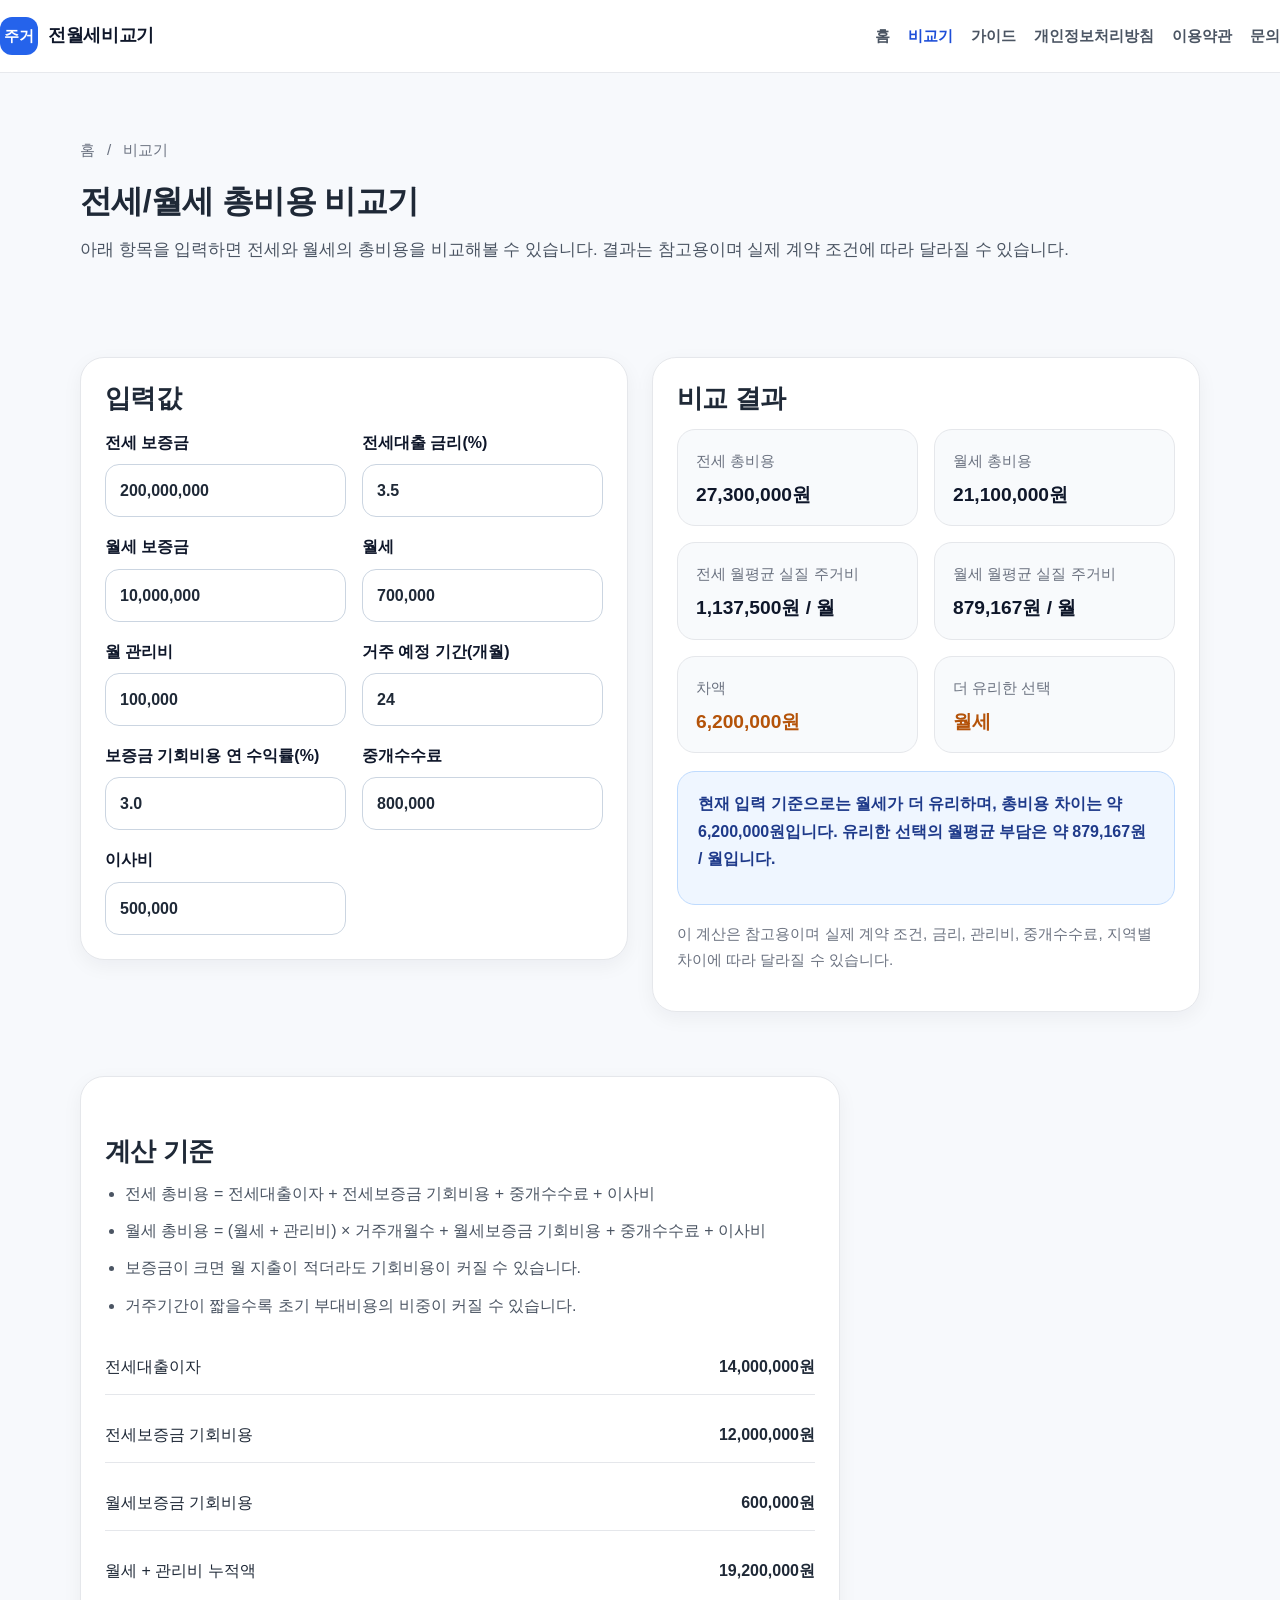
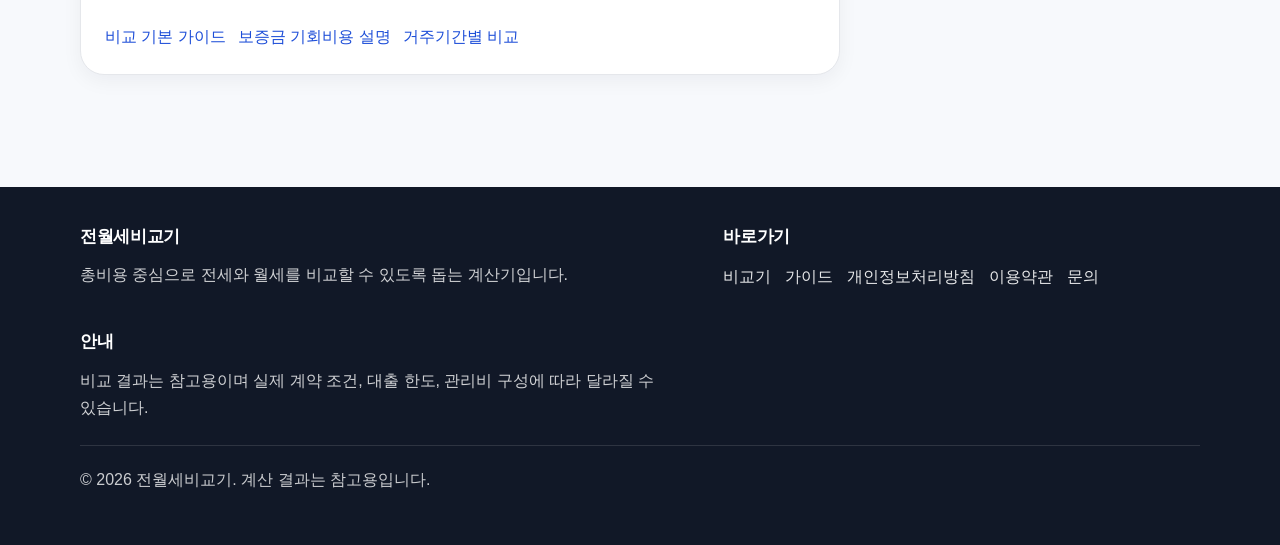
==== compare/index.html @ 3818745e "전월세 총비용 비교기 웹사이트 전체 구현 및 페이지 구성 추가" ====
<!doctype html>
<html lang="ko">
<head>
  <meta charset="UTF-8">
  <meta name="viewport" content="width=device-width, initial-scale=1.0">
  <title>전세/월세 총비용 비교기 | 비교 계산</title>
  <meta name="description" content="전세 보증금, 대출금리, 월세, 관리비, 거주기간을 입력해 전세와 월세 총비용을 비교해보세요.">
  <link rel="canonical" href="https://rent-cost-check.pages.dev/compare/">
  <meta property="og:title" content="전세/월세 총비용 비교기">
  <meta property="og:description" content="총비용 기준으로 전세와 월세를 비교해보세요.">
  <meta property="og:type" content="website">
  <meta property="og:url" content="https://rent-cost-check.pages.dev/compare/">
  <meta property="og:locale" content="ko_KR">
  <meta property="og:site_name" content="전세/월세 총비용 비교기">
  <link rel="stylesheet" href="/assets/css/styles.css">
  <script type="application/ld+json">
  {
    "@context": "https://schema.org",
    "@type": "WebPage",
    "name": "전세/월세 총비용 비교기 | 비교 계산",
    "url": "https://rent-cost-check.pages.dev/compare/",
    "description": "전세 보증금, 대출금리, 월세, 관리비, 거주기간을 입력해 총비용을 비교하는 페이지",
    "inLanguage": "ko-KR"
  }
  </script>
</head>
<body>
  <a class="skip-link" href="#main">본문 바로가기</a>
  <header class="site-header">
    <div class="header-inner">
      <a class="brand" href="/index.html">
        <span class="brand-badge">주거</span>
        <span>전월세비교기</span>
      </a>
      <button class="nav-toggle" type="button" aria-label="메뉴 열기" aria-expanded="false" data-nav-toggle>☰</button>
      <nav class="site-nav" aria-label="주요 메뉴" data-nav>
        <ul>
          <li><a href="/index.html">홈</a></li>
          <li><a class="active" href="/compare/index.html">비교기</a></li>
          <li><a href="/guides/">가이드</a></li>
          <li><a href="/privacy/">개인정보처리방침</a></li>
          <li><a href="/terms/">이용약관</a></li>
          <li><a href="/contact/">문의</a></li>
        </ul>
      </nav>
    </div>
  </header>

  <main id="main" class="section">
    <div class="container">
      <div class="breadcrumb"><a href="/index.html">홈</a> <span>/</span> <span>비교기</span></div>
      <h1>전세/월세 총비용 비교기</h1>
      <p class="page-lead">
        아래 항목을 입력하면 전세와 월세의 총비용을 비교해볼 수 있습니다.
        결과는 참고용이며 실제 계약 조건에 따라 달라질 수 있습니다.
      </p>

      <div class="compare-grid compare-layout section-lg">
        <section class="form-card">
          <h2>입력값</h2>
          <form class="form-grid" data-compare-form>
            <div class="input-group">
              <label for="jeonseDeposit">전세 보증금</label>
              <input type="text" id="jeonseDeposit" name="jeonseDeposit" value="200,000,000" inputmode="numeric" data-format="number">
            </div>

            <div class="input-group">
              <label for="jeonseRate">전세대출 금리(%)</label>
              <input type="text" id="jeonseRate" name="jeonseRate" value="3.5" inputmode="decimal" data-format="percent">
            </div>

            <div class="input-group">
              <label for="wolseDeposit">월세 보증금</label>
              <input type="text" id="wolseDeposit" name="wolseDeposit" value="10,000,000" inputmode="numeric" data-format="number">
            </div>

            <div class="input-group">
              <label for="monthlyRent">월세</label>
              <input type="text" id="monthlyRent" name="monthlyRent" value="700,000" inputmode="numeric" data-format="number">
            </div>

            <div class="input-group">
              <label for="monthlyMaintenance">월 관리비</label>
              <input type="text" id="monthlyMaintenance" name="monthlyMaintenance" value="100,000" inputmode="numeric" data-format="number">
            </div>

            <div class="input-group">
              <label for="stayMonths">거주 예정 기간(개월)</label>
              <input type="text" id="stayMonths" name="stayMonths" value="24" inputmode="numeric" data-format="number">
            </div>

            <div class="input-group">
              <label for="opportunityRate">보증금 기회비용 연 수익률(%)</label>
              <input type="text" id="opportunityRate" name="opportunityRate" value="3.0" inputmode="decimal" data-format="percent">
            </div>

            <div class="input-group">
              <label for="brokerFee">중개수수료</label>
              <input type="text" id="brokerFee" name="brokerFee" value="800,000" inputmode="numeric" data-format="number">
            </div>

            <div class="input-group">
              <label for="movingCost">이사비</label>
              <input type="text" id="movingCost" name="movingCost" value="500,000" inputmode="numeric" data-format="number">
            </div>
          </form>
        </section>

        <aside class="sticky-card">
          <div class="result-card">
            <h2>비교 결과</h2>
            <div class="result-grid">
              <div class="kpi">
                <span class="kpi-label">전세 총비용</span>
                <strong class="kpi-value" data-output="jeonse-total">-</strong>
              </div>
              <div class="kpi">
                <span class="kpi-label">월세 총비용</span>
                <strong class="kpi-value" data-output="wolse-total">-</strong>
              </div>
              <div class="kpi">
                <span class="kpi-label">전세 월평균 실질 주거비</span>
                <strong class="kpi-value" data-output="jeonse-monthly-average">-</strong>
              </div>
              <div class="kpi">
                <span class="kpi-label">월세 월평균 실질 주거비</span>
                <strong class="kpi-value" data-output="wolse-monthly-average">-</strong>
              </div>
              <div class="kpi">
                <span class="kpi-label">차액</span>
                <strong class="kpi-value" data-output="difference">-</strong>
              </div>
              <div class="kpi">
                <span class="kpi-label">더 유리한 선택</span>
                <strong class="kpi-value" data-output="better-option">-</strong>
              </div>
            </div>

            <div class="summary-box">
              <p data-output="summary">결과 요약이 여기에 표시됩니다.</p>
            </div>

            <p class="small muted">
              이 계산은 참고용이며 실제 계약 조건, 금리, 관리비, 중개수수료, 지역별 차이에 따라 달라질 수 있습니다.
            </p>
          </div>
        </aside>
      </div>

      <section class="card article">
        <h2>계산 기준</h2>
        <ul class="list">
          <li>전세 총비용 = 전세대출이자 + 전세보증금 기회비용 + 중개수수료 + 이사비</li>
          <li>월세 총비용 = (월세 + 관리비) × 거주개월수 + 월세보증금 기회비용 + 중개수수료 + 이사비</li>
          <li>보증금이 크면 월 지출이 적더라도 기회비용이 커질 수 있습니다.</li>
          <li>거주기간이 짧을수록 초기 부대비용의 비중이 커질 수 있습니다.</li>
        </ul>

        <div class="table-like">
          <div class="table-row"><span>전세대출이자</span><strong data-output="loan-interest">-</strong></div>
          <div class="table-row"><span>전세보증금 기회비용</span><strong data-output="jeonse-opportunity">-</strong></div>
          <div class="table-row"><span>월세보증금 기회비용</span><strong data-output="wolse-opportunity">-</strong></div>
          <div class="table-row"><span>월세 + 관리비 누적액</span><strong data-output="living-cost">-</strong></div>
        </div>

        <div class="actions">
          <a class="btn-secondary" href="/guides/jeonse-vs-wolse-basics.html">비교 기본 가이드</a>
          <a class="btn-secondary" href="/guides/deposit-opportunity-cost.html">보증금 기회비용 설명</a>
          <a class="btn-secondary" href="/guides/living-period-comparison.html">거주기간별 비교</a>
        </div>
      </section>
    </div>
  </main>

  <footer class="footer">
    <div class="container">
      <div class="footer-grid">
        <section>
          <h3>전월세비교기</h3>
          <p>총비용 중심으로 전세와 월세를 비교할 수 있도록 돕는 계산기입니다.</p>
        </section>
        <section>
          <h3>바로가기</h3>
          <ul class="footer-links">
            <li><a href="/compare/index.html">비교기</a></li>
            <li><a href="/guides/">가이드</a></li>
            <li><a href="/privacy/">개인정보처리방침</a></li>
            <li><a href="/terms/">이용약관</a></li>
            <li><a href="/contact/">문의</a></li>
          </ul>
        </section>
        <section>
          <h3>안내</h3>
          <p>비교 결과는 참고용이며 실제 계약 조건, 대출 한도, 관리비 구성에 따라 달라질 수 있습니다.</p>
        </section>
      </div>
      <div class="footer-bottom">
        <p>© <span data-current-year></span> 전월세비교기. 계산 결과는 참고용입니다.</p>
      </div>
    </div>
  </footer>

  <script defer src="/assets/js/site.js"></script>
  <script defer src="/assets/js/compare.js"></script>
</body>
</html>
---- assets/css/styles.css ----
:root {
  --bg: #f7f9fc;
  --bg-alt: #eef4ff;
  --surface: #ffffff;
  --surface-soft: #f8fbff;
  --text: #1f2937;
  --text-muted: #4b5563;
  --text-soft: #6b7280;
  --line: #e5e7eb;
  --line-strong: #cbd5e1;
  --primary: #2563eb;
  --primary-dark: #1d4ed8;
  --primary-soft: #dbeafe;
  --accent: #0f172a;
  --success-bg: #eff6ff;
  --success-text: #1e3a8a;
  --shadow: 0 10px 30px rgba(15, 23, 42, 0.08);
  --shadow-soft: 0 6px 20px rgba(15, 23, 42, 0.05);
  --radius-sm: 12px;
  --radius-md: 18px;
  --radius-lg: 24px;
  --container: 1120px;
}

*,
*::before,
*::after {
  box-sizing: border-box;
}

html {
  scroll-behavior: smooth;
}

body {
  margin: 0;
  font-family: Arial, "Apple SD Gothic Neo", "Noto Sans KR", sans-serif;
  color: var(--text);
  background: var(--bg);
  line-height: 1.7;
  word-break: keep-all;
}

img {
  max-width: 100%;
  display: block;
}

a {
  color: inherit;
  text-decoration: none;
}

button,
input,
textarea,
select {
  font: inherit;
}

button {
  cursor: pointer;
}

input,
textarea,
select {
  color: var(--text);
}

::selection {
  background: var(--primary-soft);
  color: var(--accent);
}

.container {
  width: min(var(--container), calc(100% - 32px));
  margin: 0 auto;
}

.narrow {
  width: min(760px, calc(100% - 32px));
  margin: 0 auto;
}

.section {
  padding: 64px 0;
}

.section-lg {
  padding: 64px 0;
}

.alt-bg {
  background: var(--bg-alt);
}

.skip-link {
  position: absolute;
  left: 12px;
  top: -48px;
  background: var(--primary-dark);
  color: #fff;
  padding: 10px 14px;
  border-radius: var(--radius-sm);
  z-index: 1000;
}

.skip-link:focus {
  top: 12px;
}

.site-header {
  position: sticky;
  top: 0;
  z-index: 100;
  background: rgba(255, 255, 255, 0.92);
  backdrop-filter: blur(12px);
  border-bottom: 1px solid rgba(229, 231, 235, 0.9);
}

.header-inner {
  min-height: 72px;
  display: flex;
  align-items: center;
  justify-content: space-between;
  gap: 20px;
  position: relative;
}

.logo,
.brand {
  font-size: 1.1rem;
  font-weight: 800;
  letter-spacing: -0.02em;
  color: var(--accent);
}

.logo:hover,
.brand:hover {
  color: var(--primary-dark);
}

.brand {
  display: inline-flex;
  align-items: center;
  gap: 10px;
}

.brand-badge {
  display: inline-flex;
  align-items: center;
  justify-content: center;
  width: 38px;
  height: 38px;
  border-radius: 12px;
  background: var(--primary);
  color: #fff;
  font-size: 0.95rem;
}

.nav {
  display: flex;
  flex-wrap: wrap;
  gap: 10px 18px;
}

.nav a {
  color: var(--text-muted);
  font-weight: 600;
  font-size: 0.96rem;
  padding: 8px 0;
  transition: color 0.2s ease;
}

.nav a:hover,
.nav a:focus-visible {
  color: var(--primary-dark);
}

.nav-toggle {
  display: none;
  align-items: center;
  justify-content: center;
  width: 44px;
  height: 44px;
  border: 1px solid var(--line-strong);
  border-radius: 12px;
  background: #fff;
  color: var(--accent);
}

.site-nav ul {
  display: flex;
  flex-wrap: wrap;
  gap: 10px 18px;
  list-style: none;
  margin: 0;
  padding: 0;
}

.site-nav a {
  color: var(--text-muted);
  font-weight: 600;
  font-size: 0.96rem;
  padding: 8px 0;
  transition: color 0.2s ease;
}

.site-nav a:hover,
.site-nav a:focus-visible,
.site-nav a.active {
  color: var(--primary-dark);
}

.hero {
  padding: 72px 0 64px;
}

.hero-grid,
.compare-layout,
.compare-grid,
.footer-grid,
.card-grid,
.guide-grid,
.faq-grid,
.content-grid,
.form-grid,
.result-grid,
.faq-list {
  display: grid;
  gap: 24px;
}

.hero-grid {
  grid-template-columns: 1.2fr 0.85fr;
  align-items: center;
}

.compare-layout,
.compare-grid {
  grid-template-columns: 1fr 1fr;
  align-items: start;
  margin-top: 28px;
}

.card-grid,
.guide-grid {
  grid-template-columns: repeat(3, 1fr);
}

.faq-grid {
  grid-template-columns: repeat(2, 1fr);
}

.content-grid {
  grid-template-columns: minmax(0, 1fr) 320px;
  align-items: start;
}

.eyebrow {
  margin: 0 0 10px;
  color: var(--primary);
  font-weight: 800;
  font-size: 0.95rem;
}

.hero h1 {
  margin: 0 0 18px;
  font-size: clamp(2rem, 4vw, 3rem);
  line-height: 1.18;
  letter-spacing: -0.03em;
  color: var(--accent);
}

.hero-text {
  margin: 0 0 14px;
  font-size: 1.05rem;
  color: var(--text-muted);
}

.hero-actions,
.actions {
  display: flex;
  flex-wrap: wrap;
  gap: 12px;
  margin-top: 24px;
}

.btn {
  display: inline-flex;
  align-items: center;
  justify-content: center;
  min-height: 48px;
  padding: 12px 18px;
  border-radius: 999px;
  border: 1px solid transparent;
  font-weight: 800;
  transition:
    transform 0.2s ease,
    box-shadow 0.2s ease,
    background-color 0.2s ease,
    color 0.2s ease,
    border-color 0.2s ease;
}

.btn:hover,
.btn:focus-visible {
  transform: translateY(-1px);
}

.btn-primary,
.btn {
  background: var(--primary);
  color: #ffffff;
  box-shadow: var(--shadow-soft);
}

.btn-primary:hover,
.btn-primary:focus-visible,
.btn:hover,
.btn:focus-visible {
  background: var(--primary-dark);
}

.btn-secondary {
  background: #ffffff;
  color: var(--primary-dark);
  border-color: var(--line-strong);
}

.btn-secondary:hover,
.btn-secondary:focus-visible {
  background: var(--primary-soft);
  border-color: var(--primary-soft);
}

.card,
.form-card,
.result-card,
.hero-card,
.faq-card {
  background: var(--surface);
  border: 1px solid var(--line);
  border-radius: var(--radius-lg);
  padding: 24px;
  box-shadow: var(--shadow-soft);
}

.hero-card {
  background: linear-gradient(180deg, #ffffff 0%, var(--surface-soft) 100%);
}

.card h2,
.card h3 {
  margin-top: 0;
}

.link-card {
  transition:
    transform 0.2s ease,
    box-shadow 0.2s ease,
    border-color 0.2s ease;
}

.link-card:hover,
.link-card:focus-visible {
  transform: translateY(-3px);
  box-shadow: var(--shadow);
  border-color: #bfdbfe;
}

.link-card h2,
.link-card h3 {
  margin-bottom: 10px;
  color: var(--accent);
}

.link-card p {
  margin: 0;
  color: var(--text-muted);
}

h1,
h2,
h3 {
  margin: 0 0 14px;
  line-height: 1.3;
  letter-spacing: -0.02em;
}

h2 {
  font-size: clamp(1.45rem, 2vw, 2rem);
}

h3 {
  font-size: 1.08rem;
}

p {
  margin: 0 0 14px;
}

.page-lead {
  font-size: 1.04rem;
  color: var(--text-muted);
  margin-bottom: 0;
}

.feature-list,
.formula-list,
.list,
.check-list {
  margin: 0;
  padding-left: 18px;
  color: var(--text-muted);
}

.feature-list li,
.formula-list li,
.list li,
.check-list li {
  margin-bottom: 10px;
}

.breadcrumb {
  display: flex;
  flex-wrap: wrap;
  gap: 12px;
  margin-bottom: 18px;
  font-size: 0.95rem;
  color: var(--text-soft);
}

.explanation-card {
  margin-top: 24px;
}

.form-grid {
  grid-template-columns: 1fr 1fr;
  gap: 16px;
}

.form-grid label,
.input-group {
  display: flex;
  flex-direction: column;
  gap: 8px;
  font-weight: 700;
  color: var(--accent);
}

.full-width {
  grid-column: 1 / -1;
}

.form-grid input,
.form-grid textarea,
.form-grid select,
.input-group input,
.input-group textarea,
.input-group select {
  width: 100%;
  min-height: 48px;
  padding: 12px 14px;
  border: 1px solid var(--line-strong);
  border-radius: 14px;
  background: #ffffff;
  outline: none;
  transition:
    border-color 0.2s ease,
    box-shadow 0.2s ease,
    background-color 0.2s ease;
}

.form-grid textarea,
.input-group textarea {
  min-height: 160px;
  resize: vertical;
}

.form-grid input::placeholder,
.form-grid textarea::placeholder,
.input-group input::placeholder,
.input-group textarea::placeholder {
  color: #94a3b8;
}

.form-grid input:focus,
.form-grid textarea:focus,
.form-grid select:focus,
.input-group input:focus,
.input-group textarea:focus,
.input-group select:focus {
  border-color: var(--primary);
  box-shadow: 0 0 0 4px rgba(37, 99, 235, 0.12);
}

.input-help {
  font-size: 0.92rem;
  color: var(--text-soft);
}

.result-grid {
  grid-template-columns: 1fr 1fr;
  gap: 16px;
}

.result-box,
.kpi {
  padding: 18px;
  border-radius: var(--radius-md);
  background: #f8fafc;
  border: 1px solid var(--line);
}

.result-box span,
.kpi-label {
  display: block;
  font-size: 0.94rem;
  color: var(--text-soft);
  margin-bottom: 8px;
}

.result-box strong,
.kpi-value {
  display: block;
  font-size: 1.2rem;
  line-height: 1.35;
  color: var(--accent);
  word-break: break-word;
  font-weight: 800;
}

.kpi-value.good {
  color: #166534;
}

.kpi-value.warn {
  color: #b45309;
}

.summary-box {
  margin-top: 18px;
  padding: 18px 20px;
  border-radius: var(--radius-md);
  background: var(--success-bg);
  color: var(--success-text);
  font-weight: 800;
  border: 1px solid #bfdbfe;
}

.notice,
.small,
.muted {
  margin-top: 16px;
  color: var(--text-soft);
  font-size: 0.95rem;
}

.faq-list {
  gap: 16px;
}

.faq-item h3 {
  margin-bottom: 8px;
}

.faq-item p {
  margin-bottom: 0;
  color: var(--text-muted);
}

.related-links {
  display: flex;
  flex-wrap: wrap;
  gap: 10px;
  margin-top: 22px;
}

.related-links a {
  display: inline-flex;
  align-items: center;
  min-height: 40px;
  padding: 9px 14px;
  border-radius: 999px;
  background: var(--primary-soft);
  color: var(--primary-dark);
  font-weight: 700;
  transition:
    background-color 0.2s ease,
    transform 0.2s ease;
}

.related-links a:hover,
.related-links a:focus-visible {
  background: #c7ddff;
  transform: translateY(-1px);
}

.article {
  max-width: 760px;
}

.article p,
.article li {
  color: var(--text-muted);
}

.article h1 {
  font-size: clamp(1.85rem, 3vw, 2.5rem);
  margin-bottom: 18px;
}

.article h2 {
  margin-top: 34px;
  margin-bottom: 12px;
}

.article ul,
.article ol {
  padding-left: 20px;
}

.table-like {
  display: grid;
  gap: 12px;
  margin: 20px 0;
}

.table-row {
  display: flex;
  justify-content: space-between;
  gap: 16px;
  padding: 14px 0;
  border-bottom: 1px solid var(--line);
}

.table-row:last-child {
  border-bottom: 0;
}

.sticky-card {
  align-self: start;
  position: sticky;
  top: 96px;
}

.site-footer,
.footer {
  margin-top: 48px;
  padding: 38px 0;
  background: #111827;
  color: #ffffff;
}

.footer-grid {
  grid-template-columns: 1.3fr 1fr;
  gap: 24px;
  align-items: start;
}

.footer-grid p {
  color: rgba(255, 255, 255, 0.8);
  margin-bottom: 0;
}

.footer-links {
  display: flex;
  flex-wrap: wrap;
  gap: 10px 14px;
  padding-left: 0;
  list-style: none;
}

.footer-links a {
  color: rgba(255, 255, 255, 0.9);
}

.footer-links a:hover,
.footer-links a:focus-visible {
  color: #ffffff;
  text-decoration: underline;
  text-underline-offset: 3px;
}

.footer-bottom {
  margin-top: 24px;
  padding-top: 20px;
  border-top: 1px solid rgba(255, 255, 255, 0.12);
  color: rgba(255, 255, 255, 0.78);
}

.notice,
.page-lead,
.hero-text,
.link-card p {
  word-break: keep-all;
}

a:focus-visible,
button:focus-visible,
input:focus-visible,
textarea:focus-visible,
select:focus-visible {
  outline: 3px solid rgba(37, 99, 235, 0.25);
  outline-offset: 2px;
}

@media (max-width: 1024px) {
  .hero-grid {
    grid-template-columns: 1fr;
  }

  .card-grid,
  .guide-grid {
    grid-template-columns: repeat(2, 1fr);
  }

  .faq-grid {
    grid-template-columns: 1fr 1fr;
  }
}

@media (max-width: 860px) {
  .section,
  .section-lg {
    padding: 52px 0;
  }

  .compare-layout,
  .compare-grid,
  .footer-grid,
  .form-grid,
  .result-grid,
  .content-grid,
  .faq-grid {
    grid-template-columns: 1fr;
  }

  .header-inner {
    align-items: center;
    justify-content: space-between;
    padding: 12px 0;
    min-height: auto;
  }

  .nav {
    width: 100%;
    gap: 8px 14px;
  }

  .nav-toggle {
    display: inline-flex;
  }

  .site-nav {
    position: absolute;
    left: 0;
    right: 0;
    top: 100%;
    background: #fff;
    border-top: 1px solid var(--line);
    border-bottom: 1px solid var(--line);
    padding: 12px 16px 20px;
    display: none;
  }

  .site-nav.open {
    display: block;
  }

  .site-nav ul {
    display: grid;
    gap: 8px;
  }

  .site-nav a {
    display: block;
    padding: 10px 12px;
    border-radius: 12px;
  }

  .site-nav a:hover,
  .site-nav a:focus-visible,
  .site-nav a.active {
    background: var(--primary-soft);
  }

  .sticky-card {
    position: static;
  }
}

@media (max-width: 640px) {
  .container,
  .narrow {
    width: min(100% - 24px, var(--container));
  }

  .hero {
    padding: 56px 0 48px;
  }

  .section,
  .section-lg {
    padding: 44px 0;
  }

  .card,
  .hero-card,
  .form-card,
  .result-card,
  .faq-card {
    padding: 20px;
    border-radius: 20px;
  }

  .card-grid,
  .guide-grid,
  .faq-grid {
    grid-template-columns: 1fr;
  }

  .hero h1 {
    font-size: 2rem;
  }

  .hero-text,
  .page-lead {
    font-size: 1rem;
  }

  .btn {
    width: 100%;
  }

  .hero-actions,
  .actions {
    flex-direction: column;
  }

  .nav a,
  .site-nav a {
    font-size: 0.94rem;
  }
}

@media (min-width: 861px) {
  .site-nav {
    display: block;
  }
}

@media (min-width: 1400px) {
  .container {
    width: min(1160px, calc(100% - 48px));
  }
}

@media (prefers-reduced-motion: reduce) {
  html {
    scroll-behavior: auto;
  }

  *,
  *::before,
  *::after {
    animation: none !important;
    transition: none !important;
  }
}
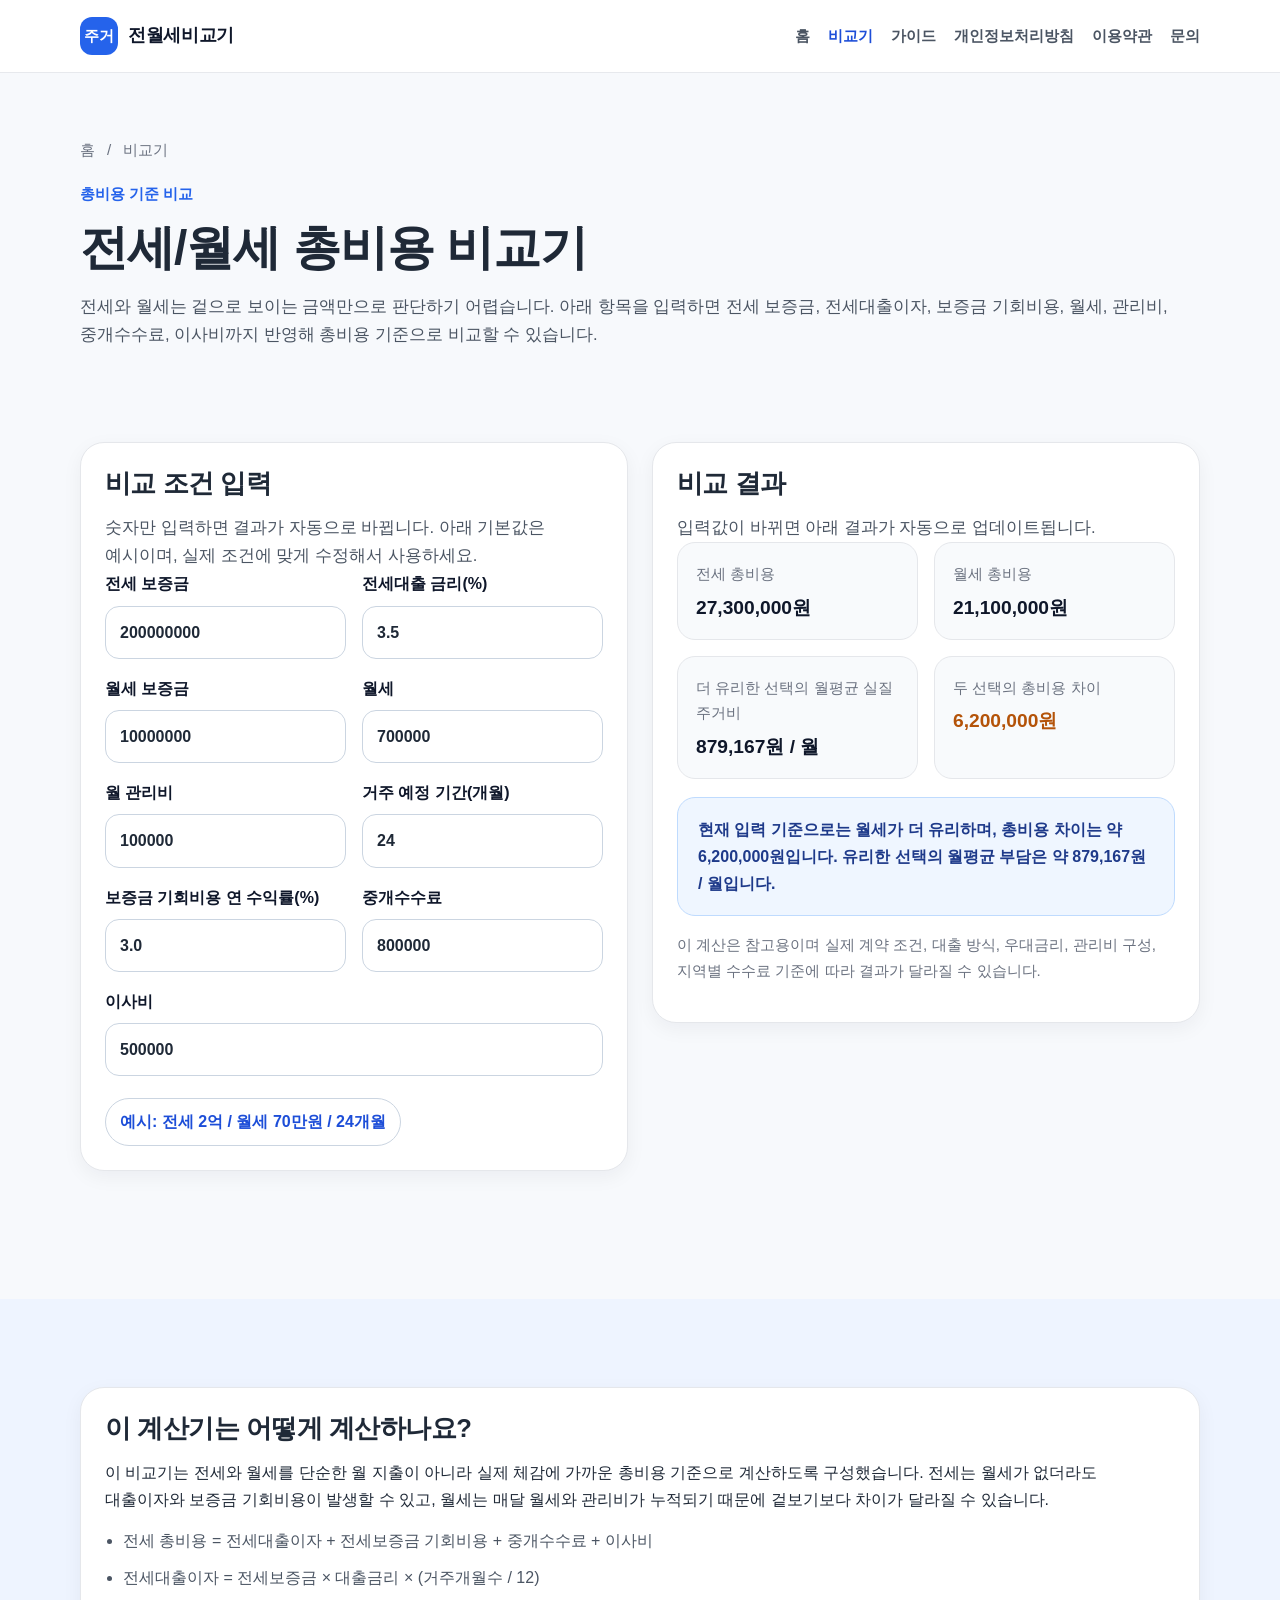
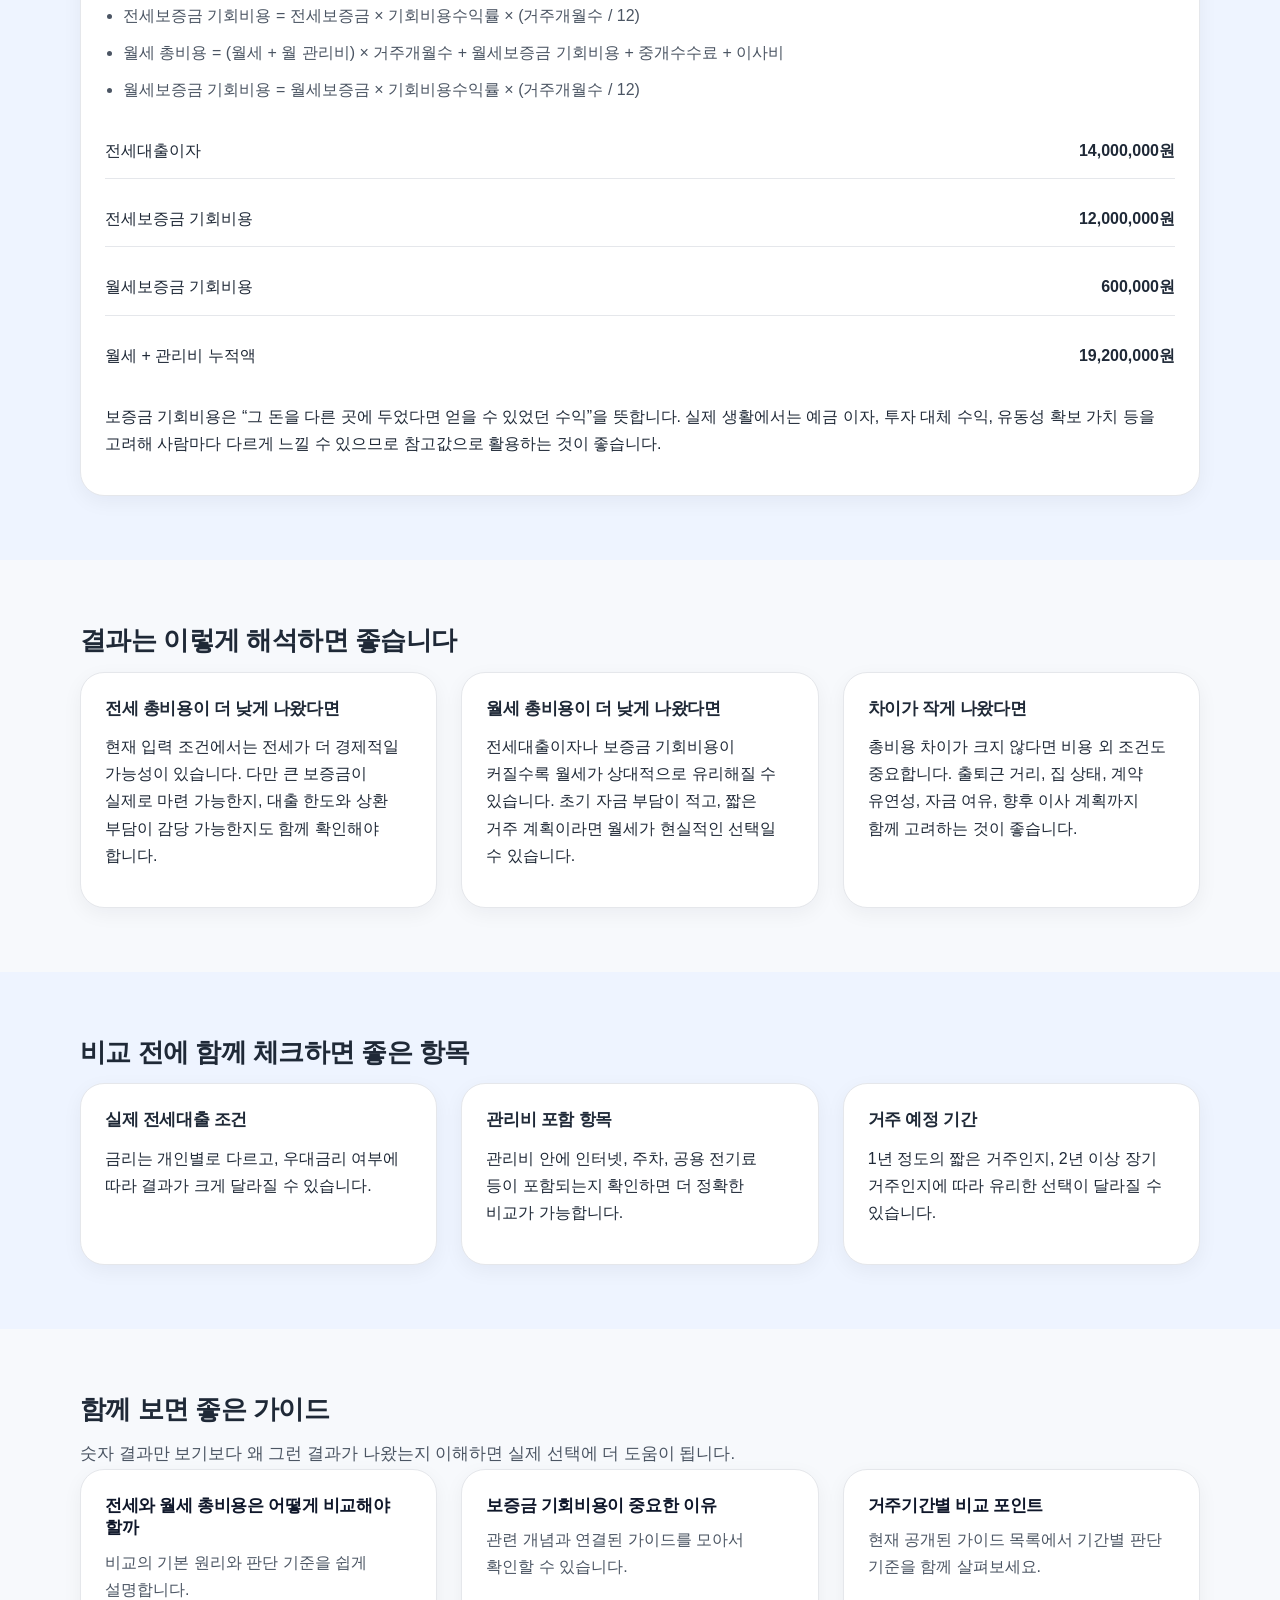
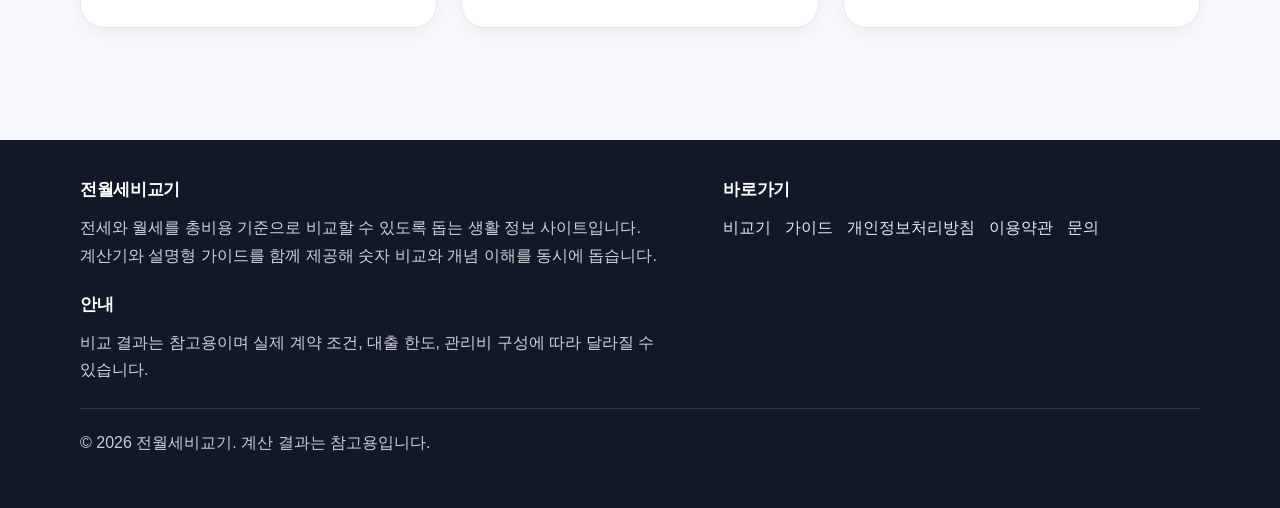
==== commit 932ba1e8: "디자인 UI 개선 및 전월세 비교 계산 로직 고도화" ====
--- a/compare/index.html
+++ b/compare/index.html
@@ -3,23 +3,24 @@
 <head>
   <meta charset="UTF-8">
   <meta name="viewport" content="width=device-width, initial-scale=1.0">
-  <title>전세/월세 총비용 비교기 | 비교 계산</title>
-  <meta name="description" content="전세 보증금, 대출금리, 월세, 관리비, 거주기간을 입력해 전세와 월세 총비용을 비교해보세요.">
+  <title>전세/월세 총비용 비교기 | 전세와 월세 실제 부담 비교</title>
+  <meta name="description" content="전세 보증금, 전세대출 금리, 월세, 관리비, 거주기간을 입력해 전세와 월세의 총비용을 비교해보세요. 보증금 기회비용과 중개수수료, 이사비까지 반영합니다.">
+  <meta name="robots" content="index, follow">
   <link rel="canonical" href="https://rent-cost-check.pages.dev/compare/">
-  <meta property="og:title" content="전세/월세 총비용 비교기">
-  <meta property="og:description" content="총비용 기준으로 전세와 월세를 비교해보세요.">
+  <meta property="og:title" content="전세/월세 총비용 비교기 | 전세와 월세 실제 부담 비교">
+  <meta property="og:description" content="전세와 월세를 단순 월 지출이 아니라 총비용 기준으로 비교해보세요. 보증금, 대출이자, 관리비, 거주기간, 중개수수료, 이사비까지 반영합니다.">
   <meta property="og:type" content="website">
   <meta property="og:url" content="https://rent-cost-check.pages.dev/compare/">
   <meta property="og:locale" content="ko_KR">
-  <meta property="og:site_name" content="전세/월세 총비용 비교기">
+  <meta property="og:site_name" content="전월세비교기">
   <link rel="stylesheet" href="/assets/css/styles.css">
   <script type="application/ld+json">
   {
     "@context": "https://schema.org",
     "@type": "WebPage",
-    "name": "전세/월세 총비용 비교기 | 비교 계산",
+    "name": "전세/월세 총비용 비교기",
     "url": "https://rent-cost-check.pages.dev/compare/",
-    "description": "전세 보증금, 대출금리, 월세, 관리비, 거주기간을 입력해 총비용을 비교하는 페이지",
+    "description": "전세와 월세를 총비용 기준으로 비교할 수 있는 계산 페이지",
     "inLanguage": "ko-KR"
   }
   </script>
@@ -27,7 +28,7 @@
 <body>
   <a class="skip-link" href="#main">본문 바로가기</a>
   <header class="site-header">
-    <div class="header-inner">
+    <div class="container header-inner">
       <a class="brand" href="/index.html">
         <span class="brand-badge">주거</span>
         <span>전월세비교기</span>
@@ -46,130 +47,230 @@
     </div>
   </header>
 
-  <main id="main" class="section">
-    <div class="container">
-      <div class="breadcrumb"><a href="/index.html">홈</a> <span>/</span> <span>비교기</span></div>
-      <h1>전세/월세 총비용 비교기</h1>
-      <p class="page-lead">
-        아래 항목을 입력하면 전세와 월세의 총비용을 비교해볼 수 있습니다.
-        결과는 참고용이며 실제 계약 조건에 따라 달라질 수 있습니다.
-      </p>
-
-      <div class="compare-grid compare-layout section-lg">
-        <section class="form-card">
-          <h2>입력값</h2>
-          <form class="form-grid" data-compare-form>
-            <div class="input-group">
-              <label for="jeonseDeposit">전세 보증금</label>
-              <input type="text" id="jeonseDeposit" name="jeonseDeposit" value="200,000,000" inputmode="numeric" data-format="number">
+  <main id="main">
+    <section class="section">
+      <div class="container">
+        <div class="breadcrumb"><a href="/index.html">홈</a> <span>/</span> <span>비교기</span></div>
+        <p class="eyebrow">총비용 기준 비교</p>
+        <h1>전세/월세 총비용 비교기</h1>
+        <p class="page-lead">
+          전세와 월세는 겉으로 보이는 금액만으로 판단하기 어렵습니다.
+          아래 항목을 입력하면 전세 보증금, 전세대출이자, 보증금 기회비용, 월세, 관리비,
+          중개수수료, 이사비까지 반영해 총비용 기준으로 비교할 수 있습니다.
+        </p>
+
+        <div class="compare-layout section-lg">
+          <section class="card" aria-labelledby="inputTitle">
+            <h2 id="inputTitle">비교 조건 입력</h2>
+            <p class="page-lead">
+              숫자만 입력하면 결과가 자동으로 바뀝니다.
+              아래 기본값은 예시이며, 실제 조건에 맞게 수정해서 사용하세요.
+            </p>
+
+            <form id="compareForm" class="form-grid" data-compare-form novalidate>
+              <label for="jeonseDeposit">
+                전세 보증금
+                <input type="number" id="jeonseDeposit" name="jeonseDeposit" inputmode="numeric" min="0" step="1000000" value="200000000">
+              </label>
+
+              <label for="loanRate">
+                전세대출 금리(%)
+                <input type="number" id="loanRate" name="loanRate" inputmode="decimal" min="0" step="0.1" value="3.5">
+              </label>
+
+              <label for="monthlyDeposit">
+                월세 보증금
+                <input type="number" id="monthlyDeposit" name="monthlyDeposit" inputmode="numeric" min="0" step="1000000" value="10000000">
+              </label>
+
+              <label for="monthlyRent">
+                월세
+                <input type="number" id="monthlyRent" name="monthlyRent" inputmode="numeric" min="0" step="10000" value="700000">
+              </label>
+
+              <label for="maintenanceFee">
+                월 관리비
+                <input type="number" id="maintenanceFee" name="maintenanceFee" inputmode="numeric" min="0" step="10000" value="100000">
+              </label>
+
+              <label for="months">
+                거주 예정 기간(개월)
+                <input type="number" id="months" name="months" inputmode="numeric" min="1" step="1" value="24">
+              </label>
+
+              <label for="opportunityRate">
+                보증금 기회비용 연 수익률(%)
+                <input type="number" id="opportunityRate" name="opportunityRate" inputmode="decimal" min="0" step="0.1" value="3.0">
+              </label>
+
+              <label for="brokerFee">
+                중개수수료
+                <input type="number" id="brokerFee" name="brokerFee" inputmode="numeric" min="0" step="10000" value="800000">
+              </label>
+
+              <label for="movingCost" class="full-width">
+                이사비
+                <input type="number" id="movingCost" name="movingCost" inputmode="numeric" min="0" step="10000" value="500000">
+              </label>
+            </form>
+
+            <div class="related-links" aria-label="빠른 설정 팁">
+              <span class="btn btn-secondary" style="pointer-events:none;">예시: 전세 2억 / 월세 70만원 / 24개월</span>
             </div>
-
-            <div class="input-group">
-              <label for="jeonseRate">전세대출 금리(%)</label>
-              <input type="text" id="jeonseRate" name="jeonseRate" value="3.5" inputmode="decimal" data-format="percent">
-            </div>
-
-            <div class="input-group">
-              <label for="wolseDeposit">월세 보증금</label>
-              <input type="text" id="wolseDeposit" name="wolseDeposit" value="10,000,000" inputmode="numeric" data-format="number">
-            </div>
-
-            <div class="input-group">
-              <label for="monthlyRent">월세</label>
-              <input type="text" id="monthlyRent" name="monthlyRent" value="700,000" inputmode="numeric" data-format="number">
-            </div>
-
-            <div class="input-group">
-              <label for="monthlyMaintenance">월 관리비</label>
-              <input type="text" id="monthlyMaintenance" name="monthlyMaintenance" value="100,000" inputmode="numeric" data-format="number">
-            </div>
-
-            <div class="input-group">
-              <label for="stayMonths">거주 예정 기간(개월)</label>
-              <input type="text" id="stayMonths" name="stayMonths" value="24" inputmode="numeric" data-format="number">
-            </div>
-
-            <div class="input-group">
-              <label for="opportunityRate">보증금 기회비용 연 수익률(%)</label>
-              <input type="text" id="opportunityRate" name="opportunityRate" value="3.0" inputmode="decimal" data-format="percent">
-            </div>
-
-            <div class="input-group">
-              <label for="brokerFee">중개수수료</label>
-              <input type="text" id="brokerFee" name="brokerFee" value="800,000" inputmode="numeric" data-format="number">
-            </div>
-
-            <div class="input-group">
-              <label for="movingCost">이사비</label>
-              <input type="text" id="movingCost" name="movingCost" value="500,000" inputmode="numeric" data-format="number">
-            </div>
-          </form>
-        </section>
-
-        <aside class="sticky-card">
-          <div class="result-card">
-            <h2>비교 결과</h2>
+          </section>
+
+          <section class="card" aria-labelledby="resultTitle">
+            <h2 id="resultTitle">비교 결과</h2>
+            <p class="page-lead">입력값이 바뀌면 아래 결과가 자동으로 업데이트됩니다.</p>
+
             <div class="result-grid">
-              <div class="kpi">
-                <span class="kpi-label">전세 총비용</span>
-                <strong class="kpi-value" data-output="jeonse-total">-</strong>
+              <div class="result-box">
+                <span>전세 총비용</span>
+                <strong id="jeonseTotal" class="kpi-value">0원</strong>
               </div>
-              <div class="kpi">
-                <span class="kpi-label">월세 총비용</span>
-                <strong class="kpi-value" data-output="wolse-total">-</strong>
+
+              <div class="result-box">
+                <span>월세 총비용</span>
+                <strong id="wolseTotal" class="kpi-value">0원</strong>
               </div>
-              <div class="kpi">
-                <span class="kpi-label">전세 월평균 실질 주거비</span>
-                <strong class="kpi-value" data-output="jeonse-monthly-average">-</strong>
+
+              <div class="result-box">
+                <span>더 유리한 선택의 월평균 실질 주거비</span>
+                <strong id="monthlyAverage" class="kpi-value">0원</strong>
               </div>
-              <div class="kpi">
-                <span class="kpi-label">월세 월평균 실질 주거비</span>
-                <strong class="kpi-value" data-output="wolse-monthly-average">-</strong>
-              </div>
-              <div class="kpi">
-                <span class="kpi-label">차액</span>
-                <strong class="kpi-value" data-output="difference">-</strong>
-              </div>
-              <div class="kpi">
-                <span class="kpi-label">더 유리한 선택</span>
-                <strong class="kpi-value" data-output="better-option">-</strong>
+
+              <div class="result-box">
+                <span>두 선택의 총비용 차이</span>
+                <strong id="difference" class="kpi-value">0원</strong>
               </div>
             </div>
 
-            <div class="summary-box">
-              <p data-output="summary">결과 요약이 여기에 표시됩니다.</p>
+            <div class="summary-box" id="summaryText" aria-live="polite">
+              결과 요약이 여기에 표시됩니다.
             </div>
 
-            <p class="small muted">
-              이 계산은 참고용이며 실제 계약 조건, 금리, 관리비, 중개수수료, 지역별 차이에 따라 달라질 수 있습니다.
-            </p>
-          </div>
-        </aside>
-      </div>
-
-      <section class="card article">
-        <h2>계산 기준</h2>
-        <ul class="list">
-          <li>전세 총비용 = 전세대출이자 + 전세보증금 기회비용 + 중개수수료 + 이사비</li>
-          <li>월세 총비용 = (월세 + 관리비) × 거주개월수 + 월세보증금 기회비용 + 중개수수료 + 이사비</li>
-          <li>보증금이 크면 월 지출이 적더라도 기회비용이 커질 수 있습니다.</li>
-          <li>거주기간이 짧을수록 초기 부대비용의 비중이 커질 수 있습니다.</li>
-        </ul>
-
-        <div class="table-like">
-          <div class="table-row"><span>전세대출이자</span><strong data-output="loan-interest">-</strong></div>
-          <div class="table-row"><span>전세보증금 기회비용</span><strong data-output="jeonse-opportunity">-</strong></div>
-          <div class="table-row"><span>월세보증금 기회비용</span><strong data-output="wolse-opportunity">-</strong></div>
-          <div class="table-row"><span>월세 + 관리비 누적액</span><strong data-output="living-cost">-</strong></div>
-        </div>
-
-        <div class="actions">
-          <a class="btn-secondary" href="/guides/jeonse-vs-wolse-basics.html">비교 기본 가이드</a>
-          <a class="btn-secondary" href="/guides/deposit-opportunity-cost.html">보증금 기회비용 설명</a>
-          <a class="btn-secondary" href="/guides/living-period-comparison.html">거주기간별 비교</a>
-        </div>
-      </section>
-    </div>
+            <p class="notice">
+              이 계산은 참고용이며 실제 계약 조건, 대출 방식, 우대금리, 관리비 구성,
+              지역별 수수료 기준에 따라 결과가 달라질 수 있습니다.
+            </p>
+          </section>
+        </div>
+      </div>
+    </section>
+
+    <section class="section alt-bg">
+      <div class="container">
+        <div class="card explanation-card">
+          <h2>이 계산기는 어떻게 계산하나요?</h2>
+          <p>
+            이 비교기는 전세와 월세를 단순한 월 지출이 아니라 실제 체감에 가까운 총비용 기준으로 계산하도록 구성했습니다.
+            전세는 월세가 없더라도 대출이자와 보증금 기회비용이 발생할 수 있고,
+            월세는 매달 월세와 관리비가 누적되기 때문에 겉보기보다 차이가 달라질 수 있습니다.
+          </p>
+
+          <ul class="formula-list">
+            <li>전세 총비용 = 전세대출이자 + 전세보증금 기회비용 + 중개수수료 + 이사비</li>
+            <li>전세대출이자 = 전세보증금 × 대출금리 × (거주개월수 / 12)</li>
+            <li>전세보증금 기회비용 = 전세보증금 × 기회비용수익률 × (거주개월수 / 12)</li>
+            <li>월세 총비용 = (월세 + 월 관리비) × 거주개월수 + 월세보증금 기회비용 + 중개수수료 + 이사비</li>
+            <li>월세보증금 기회비용 = 월세보증금 × 기회비용수익률 × (거주개월수 / 12)</li>
+          </ul>
+
+          <div class="table-like">
+            <div class="table-row"><span>전세대출이자</span><strong id="loanInterest">0원</strong></div>
+            <div class="table-row"><span>전세보증금 기회비용</span><strong id="jeonseOpportunity">0원</strong></div>
+            <div class="table-row"><span>월세보증금 기회비용</span><strong id="wolseOpportunity">0원</strong></div>
+            <div class="table-row"><span>월세 + 관리비 누적액</span><strong id="livingCost">0원</strong></div>
+          </div>
+
+          <p>
+            보증금 기회비용은 “그 돈을 다른 곳에 두었다면 얻을 수 있었던 수익”을 뜻합니다.
+            실제 생활에서는 예금 이자, 투자 대체 수익, 유동성 확보 가치 등을 고려해 사람마다 다르게 느낄 수 있으므로 참고값으로 활용하는 것이 좋습니다.
+          </p>
+        </div>
+      </div>
+    </section>
+
+    <section class="section">
+      <div class="container">
+        <h2>결과는 이렇게 해석하면 좋습니다</h2>
+
+        <div class="card-grid">
+          <div class="card">
+            <h3>전세 총비용이 더 낮게 나왔다면</h3>
+            <p>
+              현재 입력 조건에서는 전세가 더 경제적일 가능성이 있습니다.
+              다만 큰 보증금이 실제로 마련 가능한지, 대출 한도와 상환 부담이 감당 가능한지도 함께 확인해야 합니다.
+            </p>
+          </div>
+
+          <div class="card">
+            <h3>월세 총비용이 더 낮게 나왔다면</h3>
+            <p>
+              전세대출이자나 보증금 기회비용이 커질수록 월세가 상대적으로 유리해질 수 있습니다.
+              초기 자금 부담이 적고, 짧은 거주 계획이라면 월세가 현실적인 선택일 수 있습니다.
+            </p>
+          </div>
+
+          <div class="card">
+            <h3>차이가 작게 나왔다면</h3>
+            <p>
+              총비용 차이가 크지 않다면 비용 외 조건도 중요합니다.
+              출퇴근 거리, 집 상태, 계약 유연성, 자금 여유, 향후 이사 계획까지 함께 고려하는 것이 좋습니다.
+            </p>
+          </div>
+        </div>
+      </div>
+    </section>
+
+    <section class="section alt-bg">
+      <div class="container">
+        <h2>비교 전에 함께 체크하면 좋은 항목</h2>
+
+        <div class="card-grid">
+          <div class="card">
+            <h3>실제 전세대출 조건</h3>
+            <p>금리는 개인별로 다르고, 우대금리 여부에 따라 결과가 크게 달라질 수 있습니다.</p>
+          </div>
+
+          <div class="card">
+            <h3>관리비 포함 항목</h3>
+            <p>관리비 안에 인터넷, 주차, 공용 전기료 등이 포함되는지 확인하면 더 정확한 비교가 가능합니다.</p>
+          </div>
+
+          <div class="card">
+            <h3>거주 예정 기간</h3>
+            <p>1년 정도의 짧은 거주인지, 2년 이상 장기 거주인지에 따라 유리한 선택이 달라질 수 있습니다.</p>
+          </div>
+        </div>
+      </div>
+    </section>
+
+    <section class="section">
+      <div class="container">
+        <h2>함께 보면 좋은 가이드</h2>
+        <p class="page-lead">
+          숫자 결과만 보기보다 왜 그런 결과가 나왔는지 이해하면 실제 선택에 더 도움이 됩니다.
+        </p>
+
+        <div class="card-grid">
+          <a class="card link-card" href="/guides/jeonse-vs-wolse-basics.html">
+            <h3>전세와 월세 총비용은 어떻게 비교해야 할까</h3>
+            <p>비교의 기본 원리와 판단 기준을 쉽게 설명합니다.</p>
+          </a>
+
+          <a class="card link-card" href="/guides/">
+            <h3>보증금 기회비용이 중요한 이유</h3>
+            <p>관련 개념과 연결된 가이드를 모아서 확인할 수 있습니다.</p>
+          </a>
+
+          <a class="card link-card" href="/guides/">
+            <h3>거주기간별 비교 포인트</h3>
+            <p>현재 공개된 가이드 목록에서 기간별 판단 기준을 함께 살펴보세요.</p>
+          </a>
+        </div>
+      </div>
+    </section>
   </main>
 
   <footer class="footer">
@@ -177,7 +278,10 @@
       <div class="footer-grid">
         <section>
           <h3>전월세비교기</h3>
-          <p>총비용 중심으로 전세와 월세를 비교할 수 있도록 돕는 계산기입니다.</p>
+          <p>
+            전세와 월세를 총비용 기준으로 비교할 수 있도록 돕는 생활 정보 사이트입니다.
+            계산기와 설명형 가이드를 함께 제공해 숫자 비교와 개념 이해를 동시에 돕습니다.
+          </p>
         </section>
         <section>
           <h3>바로가기</h3>
--- a/assets/css/styles.css
+++ b/assets/css/styles.css
@@ -46,6 +46,19 @@
   display: block;
 }
 
+iframe {
+  max-width: 100%;
+}
+
+main {
+  display: block;
+}
+
+ul,
+ol {
+  margin-top: 0;
+}
+
 a {
   color: inherit;
   text-decoration: none;
@@ -83,10 +96,7 @@
   margin: 0 auto;
 }
 
-.section {
-  padding: 64px 0;
-}
-
+.section,
 .section-lg {
   padding: 64px 0;
 }
@@ -137,7 +147,9 @@
 }
 
 .logo:hover,
-.brand:hover {
+.logo:focus-visible,
+.brand:hover,
+.brand:focus-visible {
   color: var(--primary-dark);
 }
 
@@ -217,45 +229,11 @@
   padding: 72px 0 64px;
 }
 
-.hero-grid,
-.compare-layout,
-.compare-grid,
-.footer-grid,
-.card-grid,
-.guide-grid,
-.faq-grid,
-.content-grid,
-.form-grid,
-.result-grid,
-.faq-list {
+.hero-grid {
   display: grid;
-  gap: 24px;
-}
-
-.hero-grid {
   grid-template-columns: 1.2fr 0.85fr;
+  gap: 28px;
   align-items: center;
-}
-
-.compare-layout,
-.compare-grid {
-  grid-template-columns: 1fr 1fr;
-  align-items: start;
-  margin-top: 28px;
-}
-
-.card-grid,
-.guide-grid {
-  grid-template-columns: repeat(3, 1fr);
-}
-
-.faq-grid {
-  grid-template-columns: repeat(2, 1fr);
-}
-
-.content-grid {
-  grid-template-columns: minmax(0, 1fr) 320px;
-  align-items: start;
 }
 
 .eyebrow {
@@ -327,6 +305,7 @@
   background: #ffffff;
   color: var(--primary-dark);
   border-color: var(--line-strong);
+  box-shadow: none;
 }
 
 .btn-secondary:hover,
@@ -336,9 +315,9 @@
 }
 
 .card,
+.hero-card,
 .form-card,
 .result-card,
-.hero-card,
 .faq-card {
   background: var(--surface);
   border: 1px solid var(--line);
@@ -356,6 +335,33 @@
   margin-top: 0;
 }
 
+.card-grid,
+.guide-grid,
+.faq-grid,
+.compare-grid,
+.compare-layout,
+.form-grid,
+.result-grid,
+.content-grid,
+.faq-list {
+  display: grid;
+  gap: 24px;
+}
+
+.card-grid,
+.guide-grid {
+  grid-template-columns: repeat(3, 1fr);
+}
+
+.faq-grid {
+  grid-template-columns: repeat(2, 1fr);
+}
+
+.content-grid {
+  grid-template-columns: minmax(0, 1fr) 320px;
+  align-items: start;
+}
+
 .link-card {
   transition:
     transform 0.2s ease,
@@ -387,6 +393,10 @@
   margin: 0 0 14px;
   line-height: 1.3;
   letter-spacing: -0.02em;
+}
+
+h1 {
+  font-size: clamp(2rem, 4vw, 3rem);
 }
 
 h2 {
@@ -430,6 +440,13 @@
   margin-bottom: 18px;
   font-size: 0.95rem;
   color: var(--text-soft);
+}
+
+.compare-layout,
+.compare-grid {
+  grid-template-columns: 1fr 1fr;
+  align-items: start;
+  margin-top: 28px;
 }
 
 .explanation-card {
@@ -496,11 +513,6 @@
   box-shadow: 0 0 0 4px rgba(37, 99, 235, 0.12);
 }
 
-.input-help {
-  font-size: 0.92rem;
-  color: var(--text-soft);
-}
-
 .result-grid {
   grid-template-columns: 1fr 1fr;
   gap: 16px;
@@ -578,12 +590,16 @@
   margin-top: 22px;
 }
 
-.related-links a {
+.related-links a,
+.related-links .btn-secondary {
   display: inline-flex;
   align-items: center;
   min-height: 40px;
   padding: 9px 14px;
   border-radius: 999px;
+}
+
+.related-links a {
   background: var(--primary-soft);
   color: var(--primary-dark);
   font-weight: 700;
@@ -655,6 +671,7 @@
 }
 
 .footer-grid {
+  display: grid;
   grid-template-columns: 1.3fr 1fr;
   gap: 24px;
   align-items: start;
@@ -822,7 +839,8 @@
     grid-template-columns: 1fr;
   }
 
-  .hero h1 {
+  .hero h1,
+  h1 {
     font-size: 2rem;
   }
 
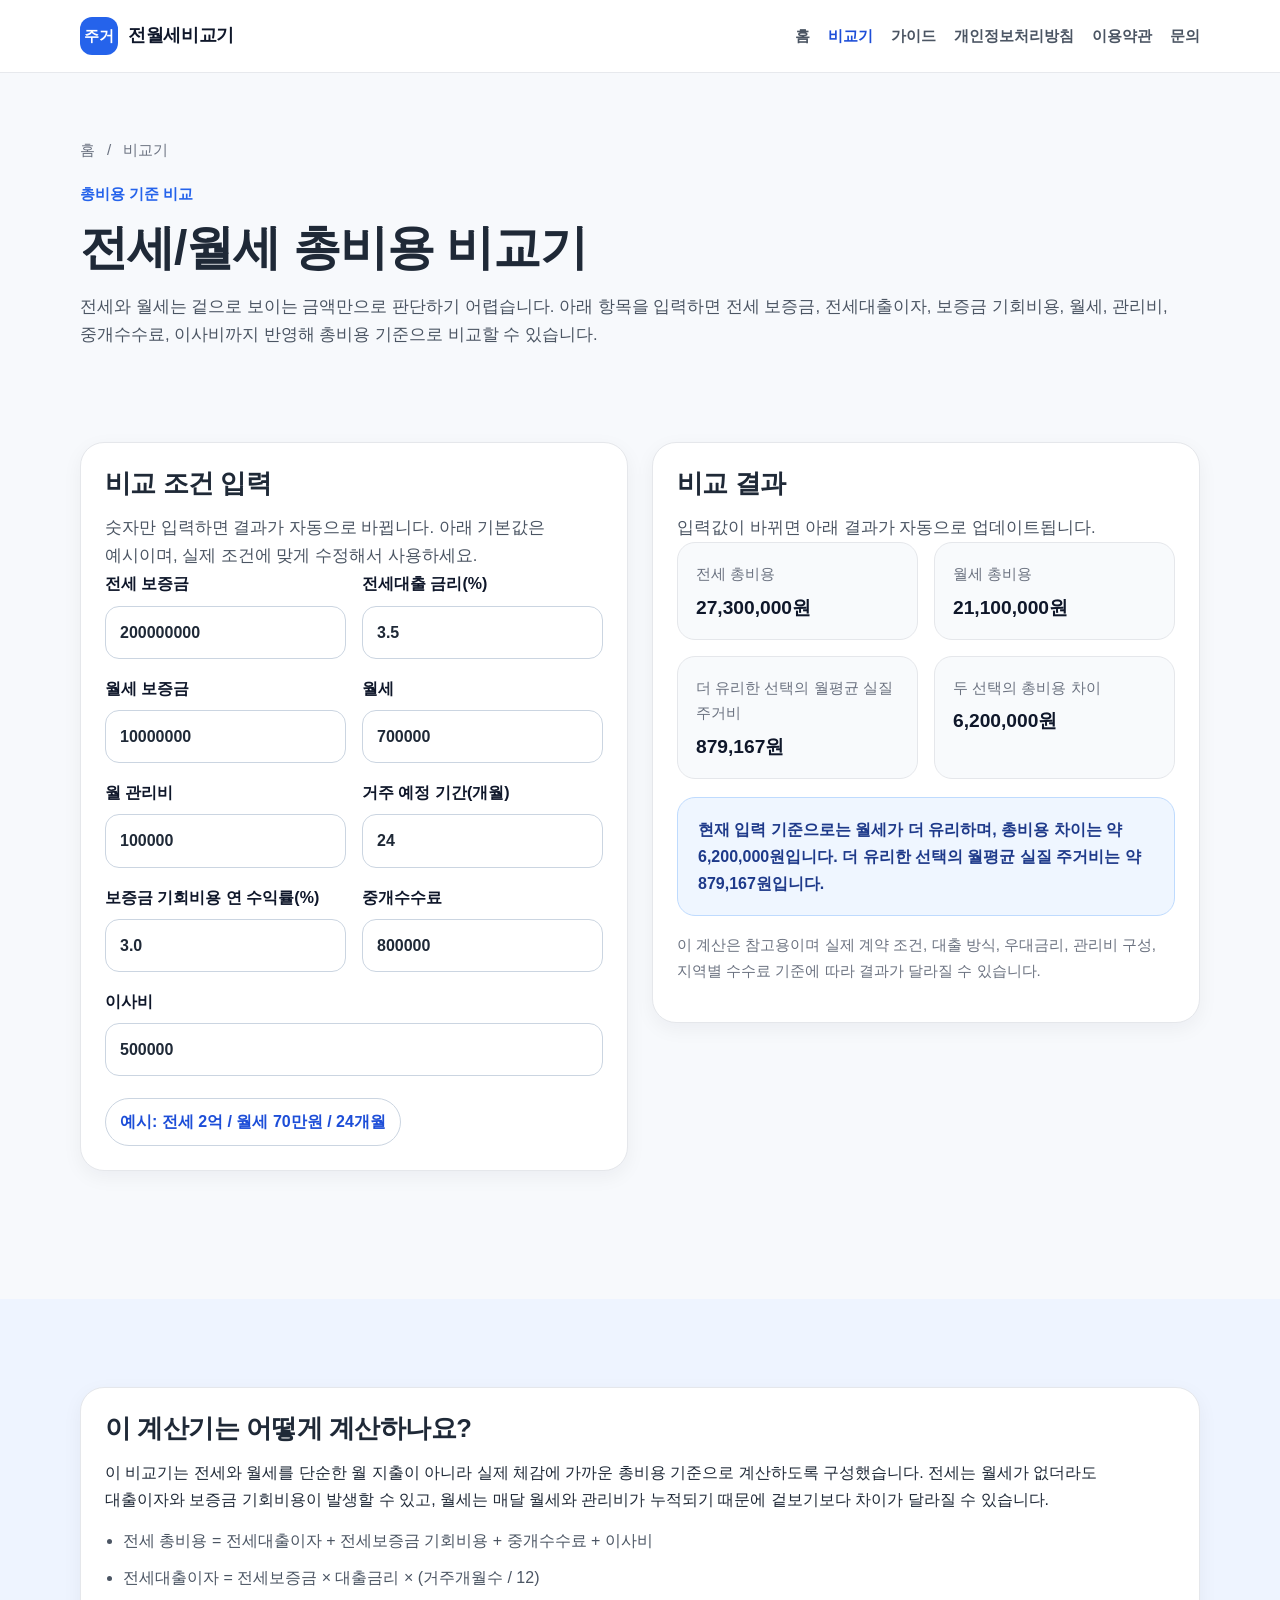
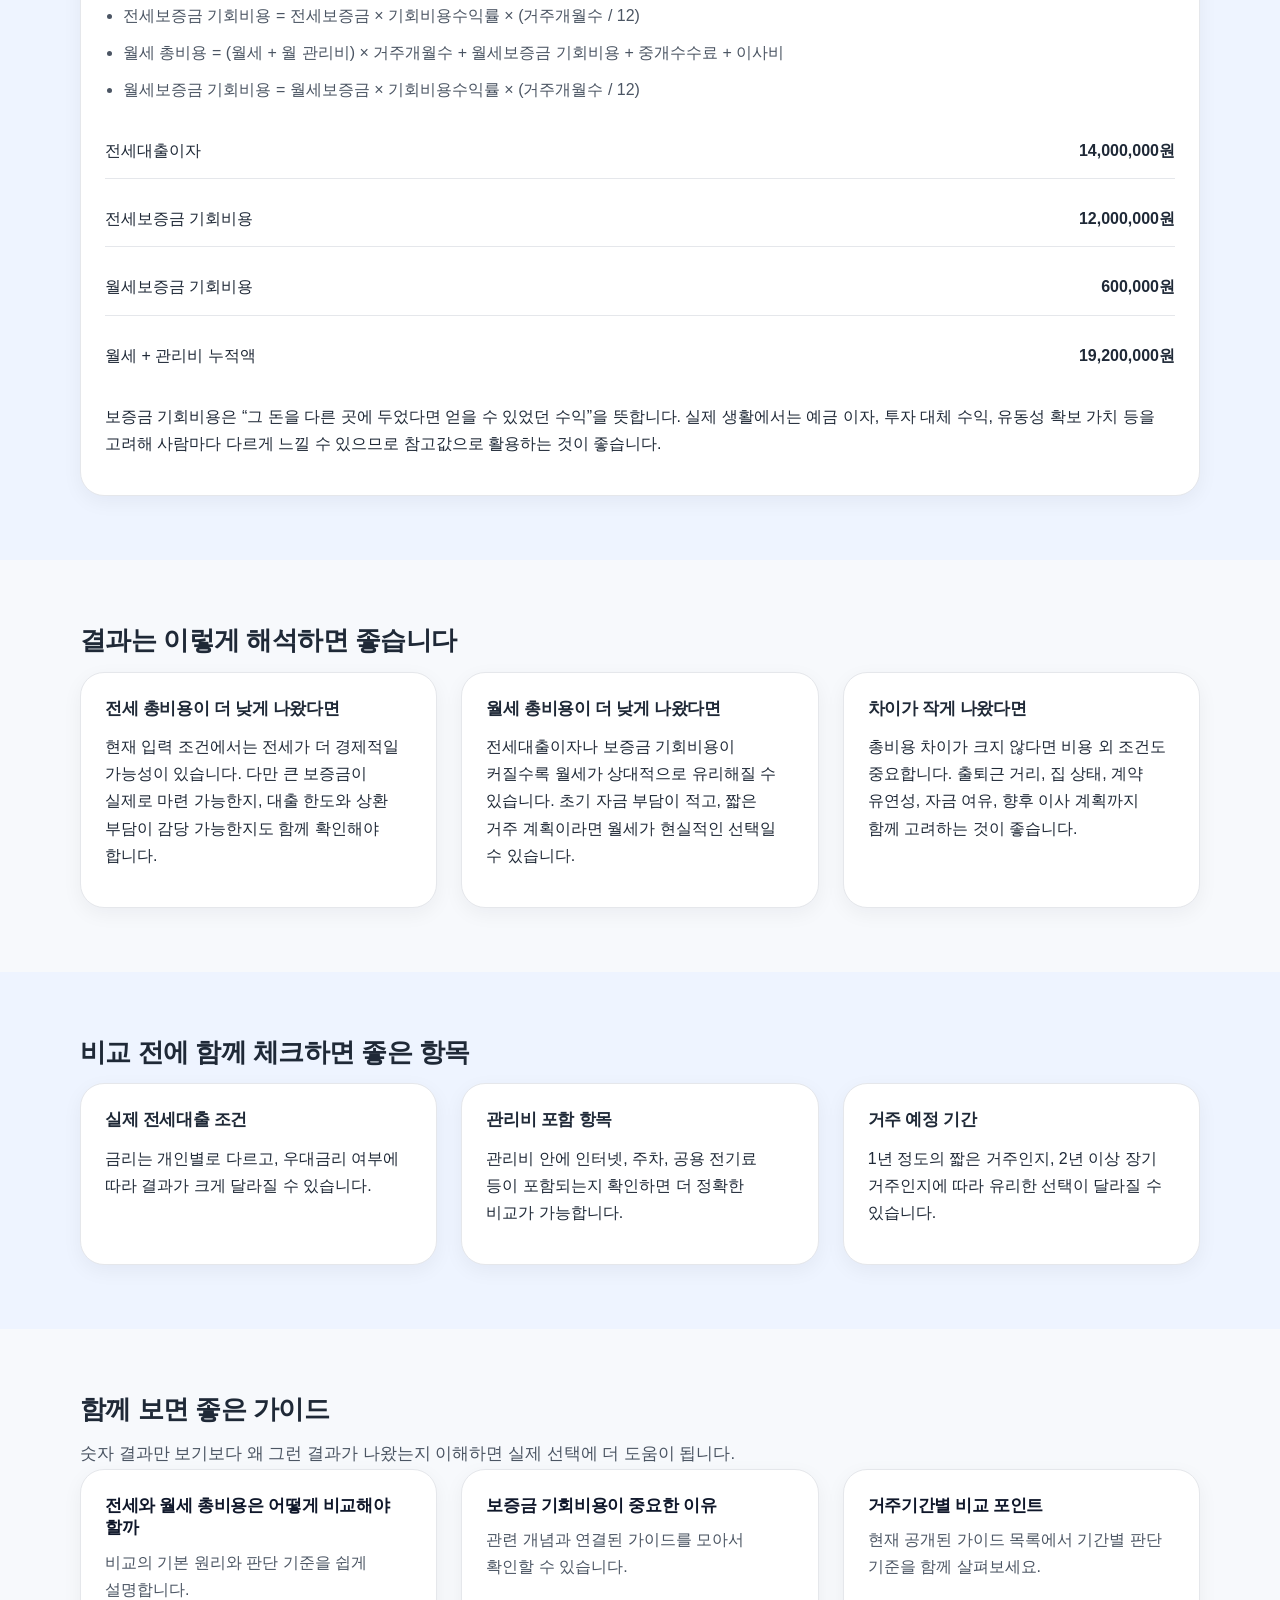
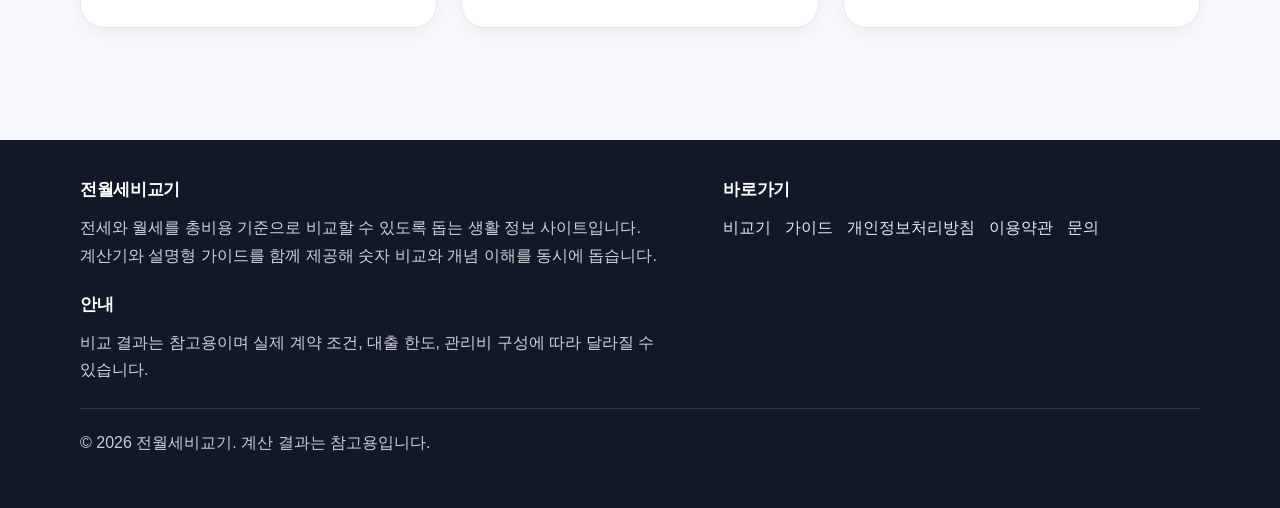
==== commit a955431f: "Add AdSense site verification and publisher files" ====
--- a/compare/index.html
+++ b/compare/index.html
@@ -6,11 +6,12 @@
   <title>전세/월세 총비용 비교기 | 전세와 월세 실제 부담 비교</title>
   <meta name="description" content="전세 보증금, 전세대출 금리, 월세, 관리비, 거주기간을 입력해 전세와 월세의 총비용을 비교해보세요. 보증금 기회비용과 중개수수료, 이사비까지 반영합니다.">
   <meta name="robots" content="index, follow">
-  <link rel="canonical" href="https://rent-cost-check.pages.dev/compare/">
+  <meta name="google-adsense-account" content="ca-pub-1526973327653342">
+  <link rel="canonical" href="https://rent-4nm.pages.dev/compare/">
   <meta property="og:title" content="전세/월세 총비용 비교기 | 전세와 월세 실제 부담 비교">
   <meta property="og:description" content="전세와 월세를 단순 월 지출이 아니라 총비용 기준으로 비교해보세요. 보증금, 대출이자, 관리비, 거주기간, 중개수수료, 이사비까지 반영합니다.">
   <meta property="og:type" content="website">
-  <meta property="og:url" content="https://rent-cost-check.pages.dev/compare/">
+  <meta property="og:url" content="https://rent-4nm.pages.dev/compare/">
   <meta property="og:locale" content="ko_KR">
   <meta property="og:site_name" content="전월세비교기">
   <link rel="stylesheet" href="/assets/css/styles.css">
@@ -19,11 +20,13 @@
     "@context": "https://schema.org",
     "@type": "WebPage",
     "name": "전세/월세 총비용 비교기",
-    "url": "https://rent-cost-check.pages.dev/compare/",
+    "url": "https://rent-4nm.pages.dev/compare/",
     "description": "전세와 월세를 총비용 기준으로 비교할 수 있는 계산 페이지",
     "inLanguage": "ko-KR"
   }
   </script>
+  <script async src="https://pagead2.googlesyndication.com/pagead/js/adsbygoogle.js?client=ca-pub-1526973327653342"
+     crossorigin="anonymous"></script>
 </head>
 <body>
   <a class="skip-link" href="#main">본문 바로가기</a>
